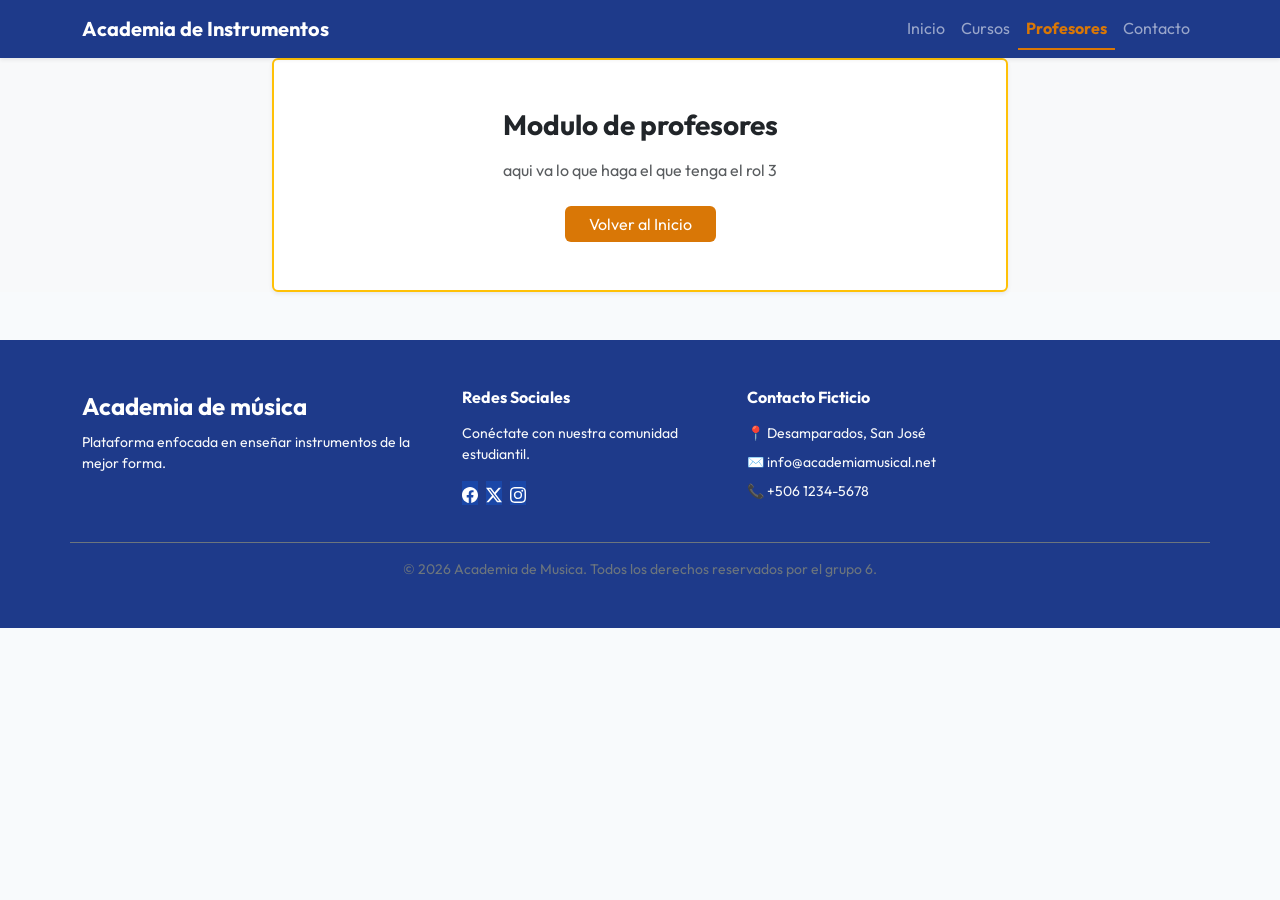
==== profesores.html @ 2d4f0f26 "Creacion del primer template compartido y index Cree la parte del index y un template para que los c" ====
<!DOCTYPE html>
<html lang="es">

<head>
  <meta charset="UTF-8">
  <meta name="viewport" content="width=device-width, initial-scale=1.0">
  <title>Academia de Instrumentos - Inicio</title>

  <!--import de bootstrap -->
  <link href="https://cdn.jsdelivr.net/npm/bootstrap@5.3.3/dist/css/bootstrap.min.css" rel="stylesheet">
  <!--import de los css -->
  <link rel="stylesheet" href="css/style.css">
  <link rel="stylesheet" href="css/profesores.css">
</head>

<body>


  <!-- navbar con componentes bootstrap -->
  <nav class="navbar navbar-expand-lg navbar-dark bg-navy shadow-sm sticky-top">
    <div class="container">
      <a class="navbar-brand fw-bold" href="index.html">
        Academia<span> de Instrumentos</span>
      </a>
      <!-- boton que despliega el menu o las opciones -->
      <button class="navbar-toggler" type="button" data-bs-toggle="collapse" data-bs-target="#navbarNav"
        aria-controls="navbarNav" aria-expanded="false" aria-label="menu">
        <span class="navbar-toggler-icon"></span>
      </button>

      <div class="collapse navbar-collapse" id="navbarNav">
        <ul class="navbar-nav ms-auto">
          <li class="nav-item">
            <a class="nav-link" href="index.html">Inicio</a>
          </li>
          <li class="nav-item">
            <a class="nav-link" href="cursos.html">Cursos</a>
          </li>
          <li class="nav-item">
            <a class="nav-link active" href="profesores.html">Profesores</a>
          </li>
          <li class="nav-item">
            <a class="nav-link" href="contacto.html">Contacto</a>
          </li>
        </ul>
      </div>
    </div>
  </nav>

  <!-- temporal hasta que los compañeros terminen los modulos de cada uno -->
  <!-- se puede borrar obvio -->
  <main class="section-py bg-light min-vh-50 d-flex align-items-center">
    <div class="container">
      <div class="row justify-content-center">
        <div class="col-12 col-md-8 text-center">
          <div class="card p-5 border-2 border-warning border-dashed shadow-sm bg-white">
            <h2 class="h3 fw-bold text-navy mb-3">Modulo de profesores</h2>
            <p class="text-muted mb-4">
              aqui va lo que haga el que tenga el rol 3
            </p>
            <div>
              <a href="index.html" class="btn btn-academy px-4">Volver al Inicio</a>
            </div>
          </div>
        </div>
      </div>
    </div>
  </main>

  <!-- footer -->
  <!-- acordarme de preguntarle a la profe si se pueden hacer referencia a componentes como el footer y el navbar 
   desde el index.html para no estar copiando y pegando el codigo-->
  <footer class="bg-navy text-light py-5 mt-5">
    <div class="container">
      <div class="row g-4">

        <!--marca y logo-->
        <div class="col-lg-4 col-md-6">
          <div class="navbar-brand fw-bold text-white fs-4 mb-2 d-block">
            Academia<span> de música</span>
          </div>
          <p class="text-light small">
            Plataforma enfocada en enseñar instrumentos de la mejor forma.
          </p>
        </div>

        <!-- redes -->
        <div class="col-lg-3 col-md-6">
          <h4 class="h6 fw-bold text-white mb-3">Redes Sociales</h4>
          <p class="text-light small mb-3">Conéctate con nuestra comunidad estudiantil.</p>
          <div class="d-flex gap-2">
            <!-- face -->
            <a href="#" class="social-media-icon text-white bg-primary bg-opacity-25" aria-label="Facebook">
              <svg width="16" height="16" fill="currentColor" viewBox="0 0 16 16">
                <!-- este path esta definido por  bootstrap icons-->
                <path
                  d="M16 8.049c0-4.446-3.582-8.05-8-8.05C3.58 0-.002 3.603-.002 8.05c0 4.017 2.926 7.347 6.75 7.951v-5.625h-2.03V8.05H6.75V6.275c0-2.017 1.195-3.131 3.022-3.131.876 0 1.791.157 1.791.157v1.98h-1.009c-.993 0-1.303.621-1.303 1.258v1.51h2.218l-.354 2.326H9.25V16c3.824-.604 6.75-3.934 6.75-7.951z" />
              </svg>
            </a>
            <!-- tw -->
            <a href="#" class="social-media-icon text-white bg-primary bg-opacity-25" aria-label="Twitter">
              <svg width="16" height="16" fill="currentColor" viewBox="0 0 16 16">
                <!-- este path esta definido por  bootstrap icons-->
                <path
                  d="M12.6.75h2.454l-5.36 6.142L16 15.25h-4.937l-3.867-5.07-4.425 5.07H.316l5.733-6.57L0 .75h5.063l3.495 4.633L12.6.75zm-.86 13.028h1.36L4.323 2.145H2.865l8.875 11.633z" />
              </svg>
            </a>
            <!-- insta -->
            <a href="#" class="social-media-icon text-white bg-primary bg-opacity-25" aria-label="Instagram">
              <svg width="16" height="16" fill="currentColor" viewBox="0 0 16 16">
                <!-- este path esta definido por  bootstrap icons-->
                <path
                  d="M8 0C5.829 0 5.556.01 4.703.048 3.85.088 3.269.222 2.76.42a3.9 3.9 0 0 0-1.417.923A3.9 3.9 0 0 0 .42 2.76C.222 3.268.087 3.85.048 4.7.01 5.555 0 5.827 0 8.001c0 2.172.01 2.444.048 3.297.04.852.174 1.433.372 1.942.205.526.478.972.923 1.417.444.445.89.719 1.416.923.51.198 1.09.333 1.942.372C5.555 15.99 5.827 16 8 16s2.444-.01 3.298-.048c.851-.04 1.434-.174 1.943-.372a3.9 3.9 0 0 0 1.416-.923c.445-.445.718-.891.923-1.417.197-.509.332-1.09.372-1.942C15.99 10.445 16 10.173 16 8s-.01-2.445-.048-3.299c-.04-.851-.175-1.433-.372-1.941a3.9 3.9 0 0 0-.923-1.417A3.9 3.9 0 0 0 13.24.42c-.51-.198-1.092-.333-1.943-.372C10.443.01 10.172 0 7.998 0zm-.717 1.442h.718c2.136 0 2.389.007 3.232.046.78.035 1.204.166 1.486.275.373.145.64.319.92.599.28.28.453.546.598.92.11.281.24.705.275 1.485.039.843.047 1.096.047 3.231s-.008 2.389-.047 3.232c-.035.78-.166 1.203-.275 1.485a2.5 2.5 0 0 1-.599.919c-.28.28-.546.453-.92.598-.28.11-.704.24-1.485.276-.843.038-1.096.047-3.232.047s-2.39-.009-3.233-.047c-.78-.036-1.203-.166-1.485-.276a2.5 2.5 0 0 1-.92-.598 2.5 2.5 0 0 1-.6-.92c-.109-.281-.24-.705-.275-1.485-.038-.843-.046-1.096-.046-3.233s.008-2.388.046-3.231c.036-.78.166-1.204.276-1.486.145-.373.319-.64.599-.92.28-.28.546-.453.92-.598.282-.11.705-.24 1.485-.276.738-.034 1.024-.044 2.515-.045zm4.988 1.328a.96.96 0 1 0 0 1.92.96.96 0 0 0 0-1.92m-4.27 1.122a4.109 4.109 0 1 0 0 8.217 4.109 4.109 0 0 0 0-8.217m0 1.441a2.667 2.667 0 1 1 0 5.334 2.667 2.667 0 0 1 0-5.334" />
              </svg>
            </a>
          </div>
        </div>

        <!-- Contacto Ficticio -->
        <div class="col-lg-3 col-md-6">
          <h4 class="h6 fw-bold text-white mb-3">Contacto Ficticio</h4>
          <ul class="list-unstyled text-light small">
            <li class="mb-2">📍 Desamparados, San José</li>
            <li class="mb-2">✉️ info@academiamusical.net</li>
            <li class="mb-2">📞 +506 1234-5678</li>
          </ul>
        </div>

      </div>

      <!-- Fila de Derechos Reservados -->
      <div class="row mt-4 pt-3 border-top border-secondary">
        <div class="col-12 text-center text-secondary small">
          © 2026 Academia de Musica. Todos los derechos reservados por el grupo 6.
        </div>
      </div>

    </div>
  </footer>
  <!-- bundle para que sea responsive con moviles, js,bootstrap-->
  <script src="https://cdn.jsdelivr.net/npm/bootstrap@5.3.3/dist/js/bootstrap.bundle.min.js"></script>

</body>

</html>
---- css/style.css ----
/* import de fuente de google */
@import url('https://fonts.googleapis.com/css2?family=Outfit:wght@400;600;700&display=swap');

/* Paleta de colores actual en el sitio: los colores pueden cambiar segun lo decidan y les parezca */
/* hasta ahora estamos usando estos */
/* #d97706 (anaranjado) */
/* #1e3a8a (azul) */
/* #f8fafc (gris de fondo casi blanco) */

:root {
    --primary-color: #d97706;
    --secondary-color: #1e3a8a;
    --bg-color: #f8fafc;
}

body {
    font-family: 'Outfit', sans-serif;
    background-color: var(--bg-color);
    color: #334155;
}

/* personalizacion de clases de bootstrap */
.bg-navy {
    background-color: var(--secondary-color) !important;
}

.texto-navy {
    color: var(--secondary-color) !important;
}

.btn-academy {
    background-color: var(--primary-color) !important;
    color: #ffffff !important;
    border: none;
}

.btn-academy:hover {
    background-color: #b45309 !important;
    color: #ffffff !important;
}

/* en el navbar activa el colorcito de la opcion que esta seleccionada*/
.navbar-dark .navbar-nav .nav-link.active {
    color: var(--primary-color) !important;
    font-weight: 700;
    border-bottom: 2px solid var(--primary-color);
}

/* margen de seccion */
.seccion-navy {
    padding: 60px 0;
}

/* redes sociales del footer */
.redes-icono {
    width: 32px;
    height: 32px;
    background-color: rgba(255, 255, 255, 0.1);
    color: #ffffff;
    border-radius: 50%;
    display: inline-flex;
    align-items: center;
    justify-content: center;
    transition: 0.2s ease;
}

.redes-icono:hover {
    background-color: var(--primary-color);
    color: #ffffff;
}

/* placeholder de las paginas en desarrollo*/
/* esto despues acuerdense de quitarlo segun el rol */
.dev-placeholder {
    min-height: 50vh;
    display: flex;
    align-items: center;
    justify-content: center;
}

.dev-card {
    background-color: #ffffff;
    border: 2px dashed var(--primary-color);
    border-radius: 8px;
    padding: 40px;
}

.dev-icon {
    font-size: 3rem;
}

.dev-title {
    font-size: 1.5rem;
}

.dev-text {
    color: #6b7280;
    font-size: 0.9rem;
}
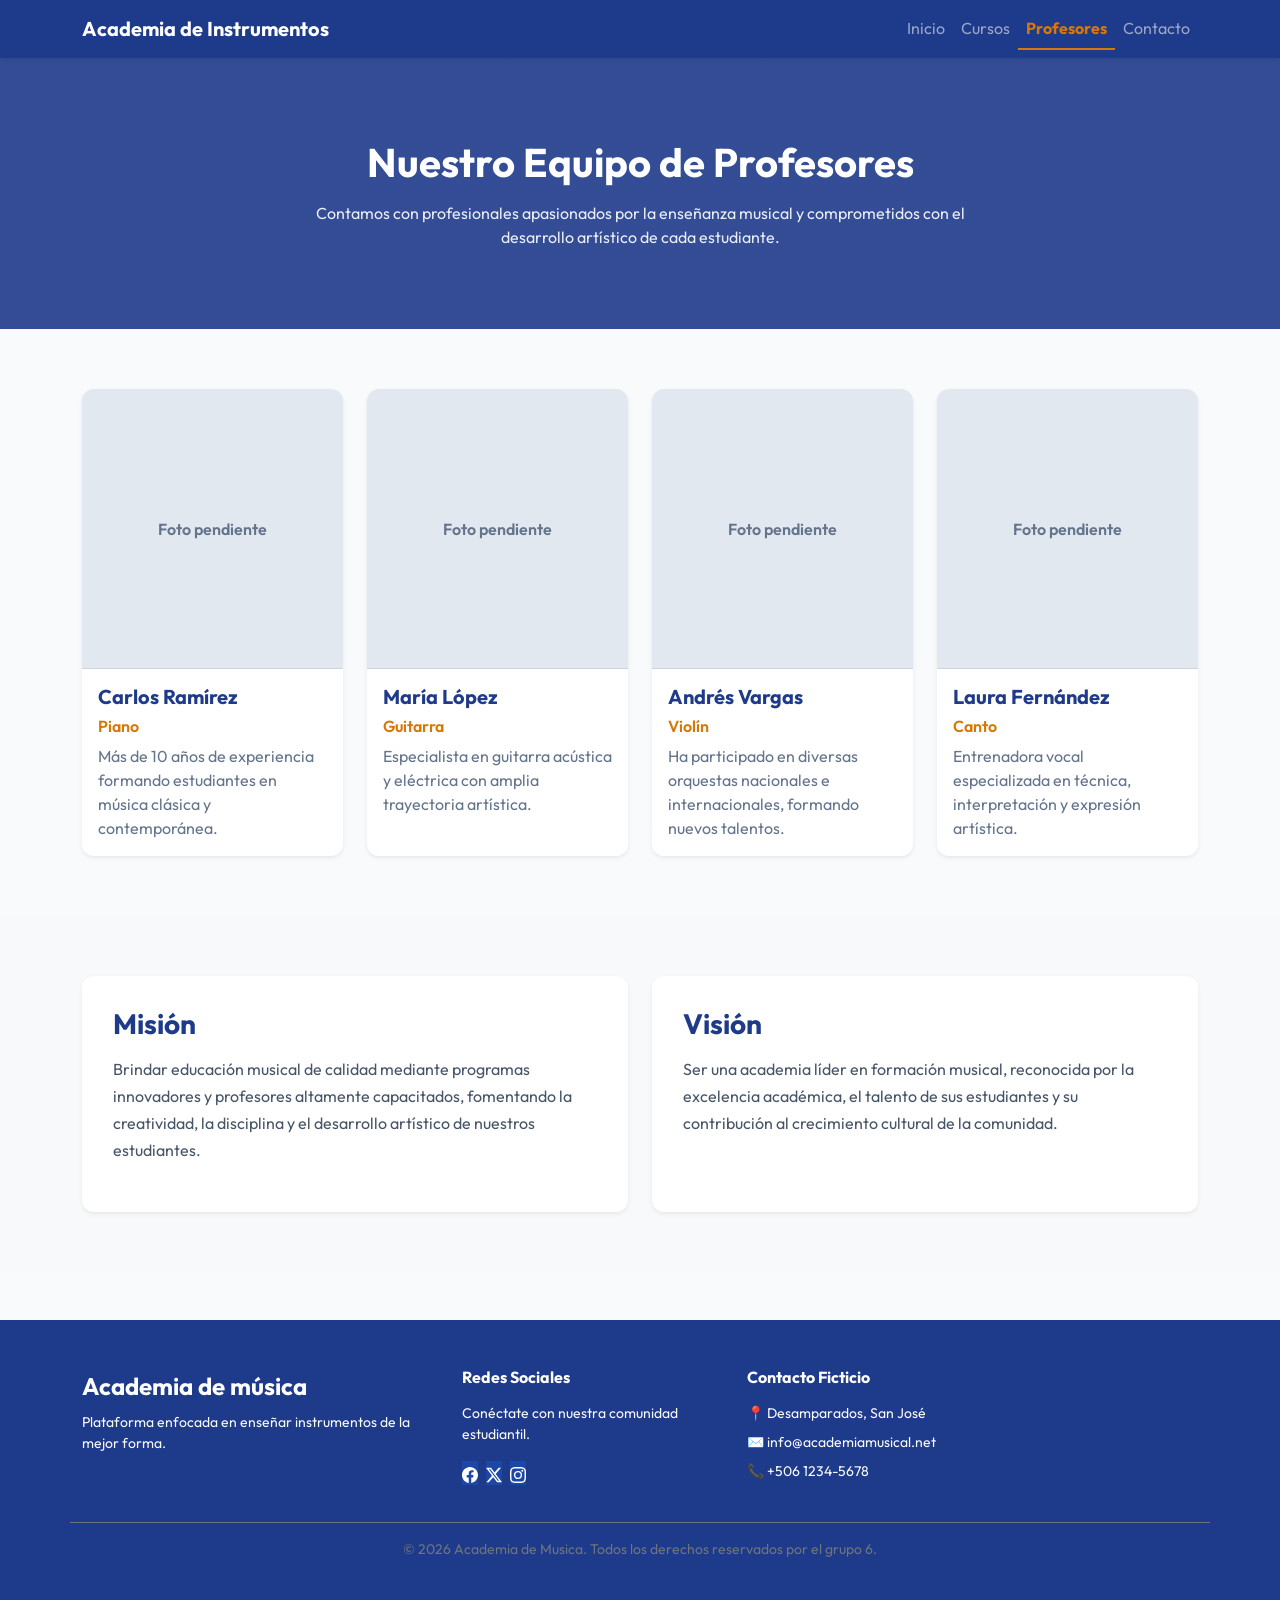
==== commit 12770f77: "Rol 3" ====
--- a/profesores.html
+++ b/profesores.html
@@ -47,25 +47,146 @@
     </div>
   </nav>
 
-  <!-- temporal hasta que los compañeros terminen los modulos de cada uno -->
-  <!-- se puede borrar obvio -->
-  <main class="section-py bg-light min-vh-50 d-flex align-items-center">
-    <div class="container">
-      <div class="row justify-content-center">
-        <div class="col-12 col-md-8 text-center">
-          <div class="card p-5 border-2 border-warning border-dashed shadow-sm bg-white">
-            <h2 class="h3 fw-bold text-navy mb-3">Modulo de profesores</h2>
-            <p class="text-muted mb-4">
-              aqui va lo que haga el que tenga el rol 3
+  <main>
+
+    <!-- Encabezado -->
+    <section class="hero-profesores">
+        <div class="container">
+            <h1>Nuestro Equipo de Profesores</h1>
+            <p>
+                Contamos con profesionales apasionados por la enseñanza musical
+                y comprometidos con el desarrollo artístico de cada estudiante.
             </p>
-            <div>
-              <a href="index.html" class="btn btn-academy px-4">Volver al Inicio</a>
+        </div>
+    </section>
+
+    <!-- Profesores -->
+    <section class="seccion-navy">
+        <div class="container">
+
+            <div class="row g-4">
+
+                <!-- Profesor 1 -->
+                <div class="col-md-6 col-lg-3">
+                    <div class="card profesor-card shadow-sm h-100">
+
+                        <div class="placeholder-foto">
+                            Foto pendiente
+                        </div>
+
+                        <div class="card-body">
+                            <h5 class="card-title">Carlos Ramírez</h5>
+                            <h6 class="especialidad">Piano</h6>
+                            <p class="card-text">
+                                Más de 10 años de experiencia formando estudiantes
+                                en música clásica y contemporánea.
+                            </p>
+                        </div>
+                    </div>
+                </div>
+
+                <!-- Profesor 2 -->
+                <div class="col-md-6 col-lg-3">
+                    <div class="card profesor-card shadow-sm h-100">
+
+                        <div class="placeholder-foto">
+                            Foto pendiente
+                        </div>
+
+                        <div class="card-body">
+                            <h5 class="card-title">María López</h5>
+                            <h6 class="especialidad">Guitarra</h6>
+                            <p class="card-text">
+                                Especialista en guitarra acústica y eléctrica con
+                                amplia trayectoria artística.
+                            </p>
+                        </div>
+                    </div>
+                </div>
+
+                <!-- Profesor 3 -->
+                <div class="col-md-6 col-lg-3">
+                    <div class="card profesor-card shadow-sm h-100">
+
+                        <div class="placeholder-foto">
+                            Foto pendiente
+                        </div>
+
+                        <div class="card-body">
+                            <h5 class="card-title">Andrés Vargas</h5>
+                            <h6 class="especialidad">Violín</h6>
+                            <p class="card-text">
+                                Ha participado en diversas orquestas nacionales e
+                                internacionales, formando nuevos talentos.
+                            </p>
+                        </div>
+                    </div>
+                </div>
+
+                <!-- Profesor 4 -->
+                <div class="col-md-6 col-lg-3">
+                    <div class="card profesor-card shadow-sm h-100">
+
+                        <div class="placeholder-foto">
+                            Foto pendiente
+                        </div>
+
+                        <div class="card-body">
+                            <h5 class="card-title">Laura Fernández</h5>
+                            <h6 class="especialidad">Canto</h6>
+                            <p class="card-text">
+                                Entrenadora vocal especializada en técnica,
+                                interpretación y expresión artística.
+                            </p>
+                        </div>
+                    </div>
+                </div>
+
             </div>
-          </div>
-        </div>
-      </div>
-    </div>
-  </main>
+
+        </div>
+    </section>
+
+    <!-- Misión y Visión -->
+    <section class="seccion-navy bg-light">
+        <div class="container">
+
+            <div class="row g-4">
+
+                <div class="col-md-6">
+                    <div class="card info-card shadow-sm">
+                        <div class="card-body">
+                            <h3>Misión</h3>
+                            <p>
+                                Brindar educación musical de calidad mediante programas
+                                innovadores y profesores altamente capacitados,
+                                fomentando la creatividad, la disciplina y el
+                                desarrollo artístico de nuestros estudiantes.
+                            </p>
+                        </div>
+                    </div>
+                </div>
+
+                <div class="col-md-6">
+                    <div class="card info-card shadow-sm">
+                        <div class="card-body">
+                            <h3>Visión</h3>
+                            <p>
+                                Ser una academia líder en formación musical,
+                                reconocida por la excelencia académica, el talento
+                                de sus estudiantes y su contribución al crecimiento
+                                cultural de la comunidad.
+                            </p>
+                        </div>
+                    </div>
+                </div>
+
+            </div>
+
+        </div>
+    </section>
+
+</main>
 
   <!-- footer -->
   <!-- acordarme de preguntarle a la profe si se pueden hacer referencia a componentes como el footer y el navbar 
--- a/css/profesores.css
+++ b/css/profesores.css
@@ -0,0 +1,111 @@
+@import url("./style.css");
+
+/* ==========================
+   ENCABEZADO
+========================== */
+
+.hero-profesores {
+    background: linear-gradient(
+        rgba(30, 58, 138, 0.9),
+        rgba(30, 58, 138, 0.9)
+    );
+    color: white;
+    padding: 80px 0;
+    text-align: center;
+}
+
+.hero-profesores h1 {
+    font-weight: 700;
+    margin-bottom: 15px;
+}
+
+.hero-profesores p {
+    max-width: 700px;
+    margin: auto;
+    opacity: 0.9;
+}
+
+/* ==========================
+   TARJETAS DE PROFESORES
+========================== */
+
+.profesor-card {
+    border: none;
+    border-radius: 12px;
+    overflow: hidden;
+    transition: 0.3s ease;
+}
+
+.profesor-card:hover {
+    transform: translateY(-5px);
+}
+
+.profesor-card img {
+    height: 280px;
+    object-fit: cover;
+}
+
+.profesor-card .card-title {
+    color: var(--secondary-color);
+    font-weight: 700;
+}
+
+.profesor-card .especialidad {
+    color: var(--primary-color);
+    font-weight: 600;
+}
+
+.profesor-card .card-text {
+    color: #64748b;
+}
+
+/* ==========================
+   MISIÓN Y VISIÓN
+========================== */
+
+.info-card {
+    border: none;
+    border-radius: 12px;
+    height: 100%;
+    padding: 15px;
+}
+
+.info-card h3 {
+    color: var(--secondary-color);
+    font-weight: 700;
+    margin-bottom: 15px;
+}
+
+.info-card p {
+    color: #475569;
+    line-height: 1.7;
+}
+
+/* ==========================
+   RESPONSIVE
+========================== */
+
+@media (max-width: 768px) {
+
+    .hero-profesores {
+        padding: 60px 20px;
+    }
+
+    .profesor-card img {
+        height: 220px;
+    }
+
+}
+/* ==========================
+   Foto antes de cargar la imagen real
+========================== */
+.placeholder-foto {
+    height: 280px;
+    background-color: #e2e8f0;
+    color: #64748b;
+    display: flex;
+    align-items: center;
+    justify-content: center;
+    font-weight: 600;
+    border-bottom: 1px solid #cbd5e1;
+}
